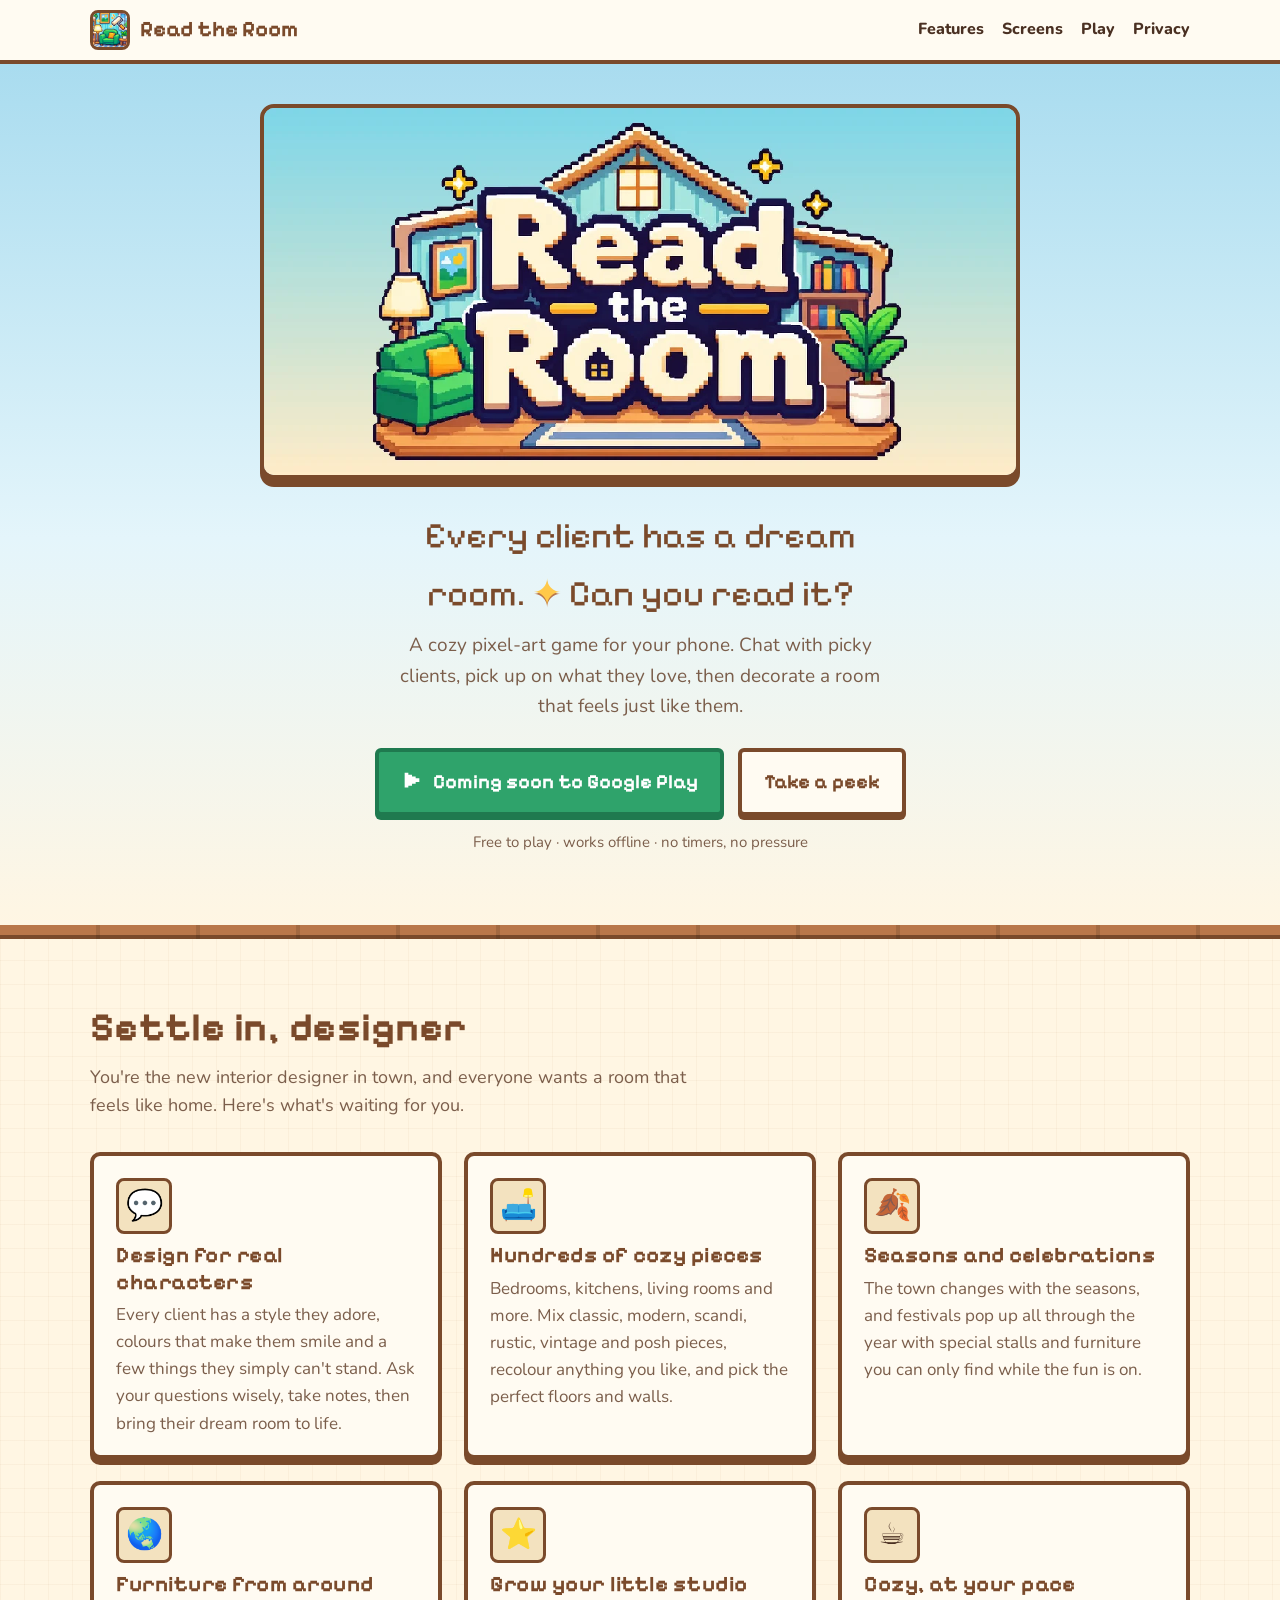
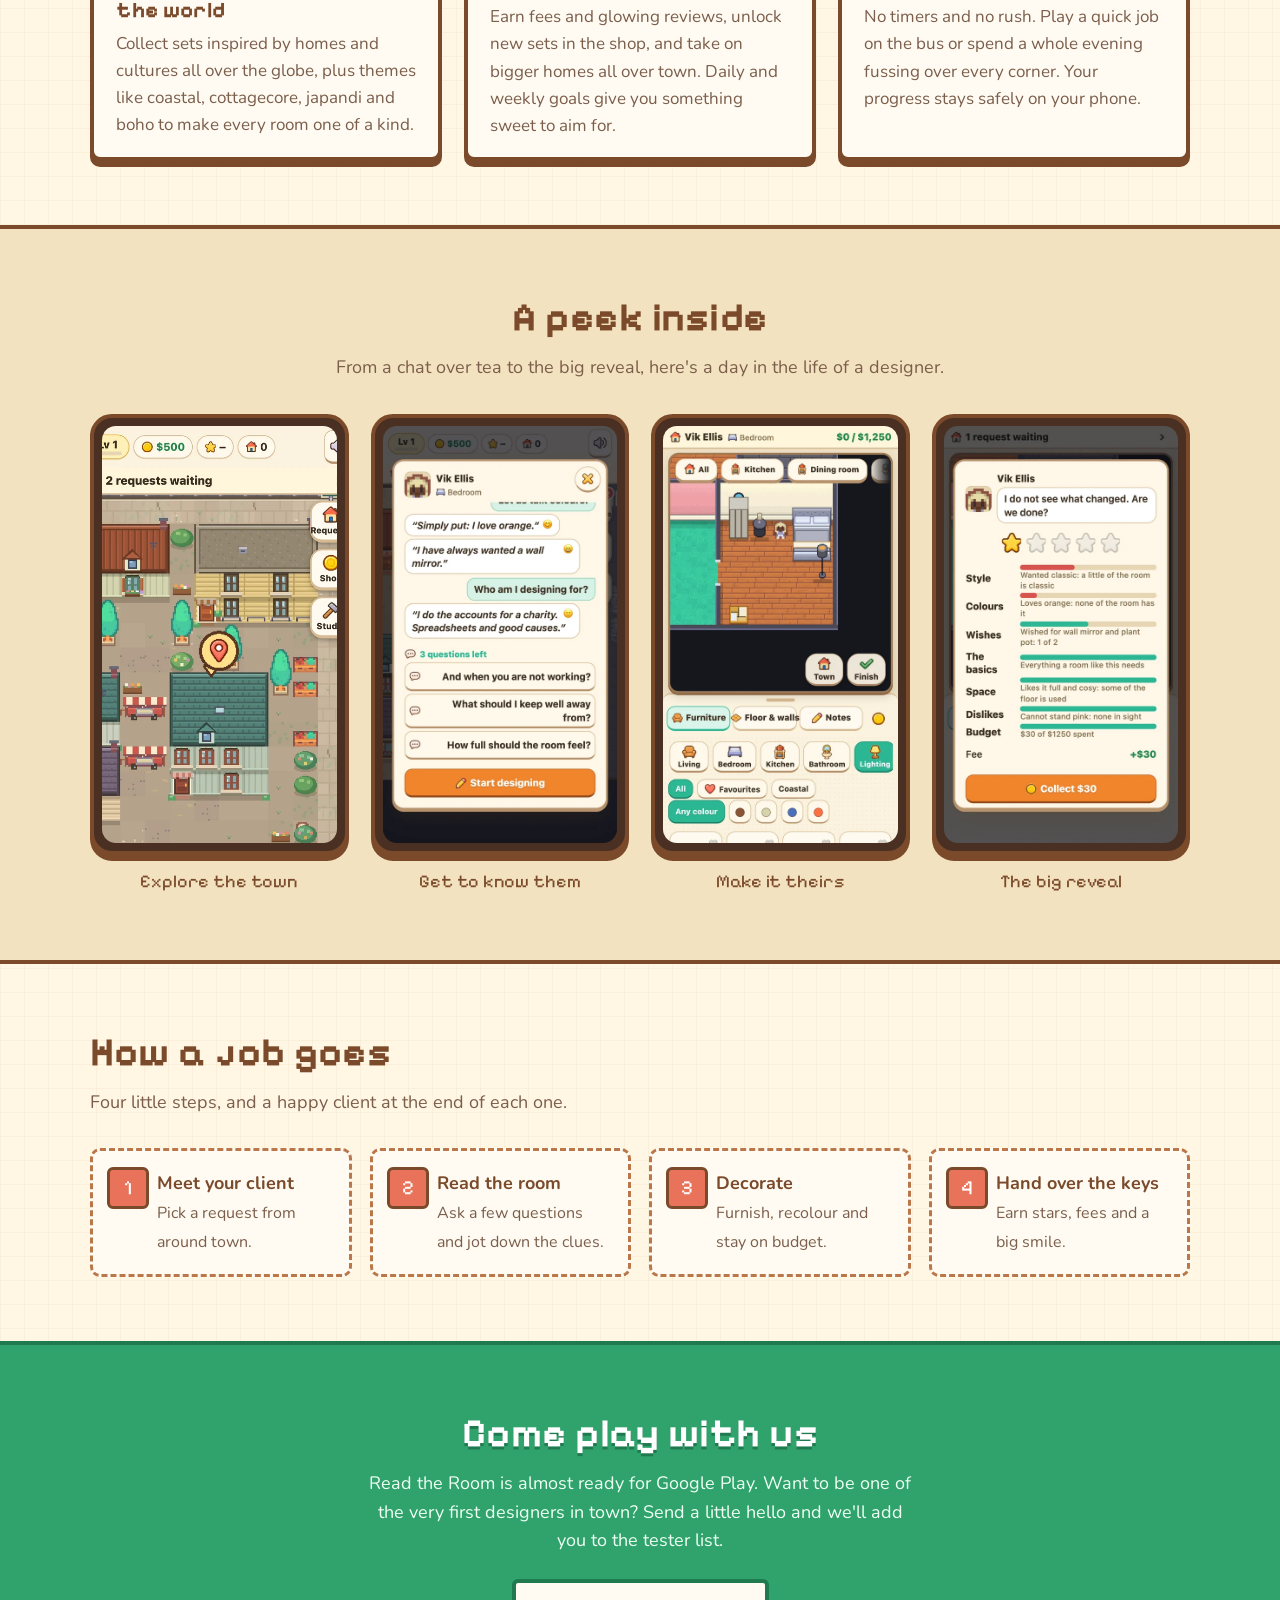
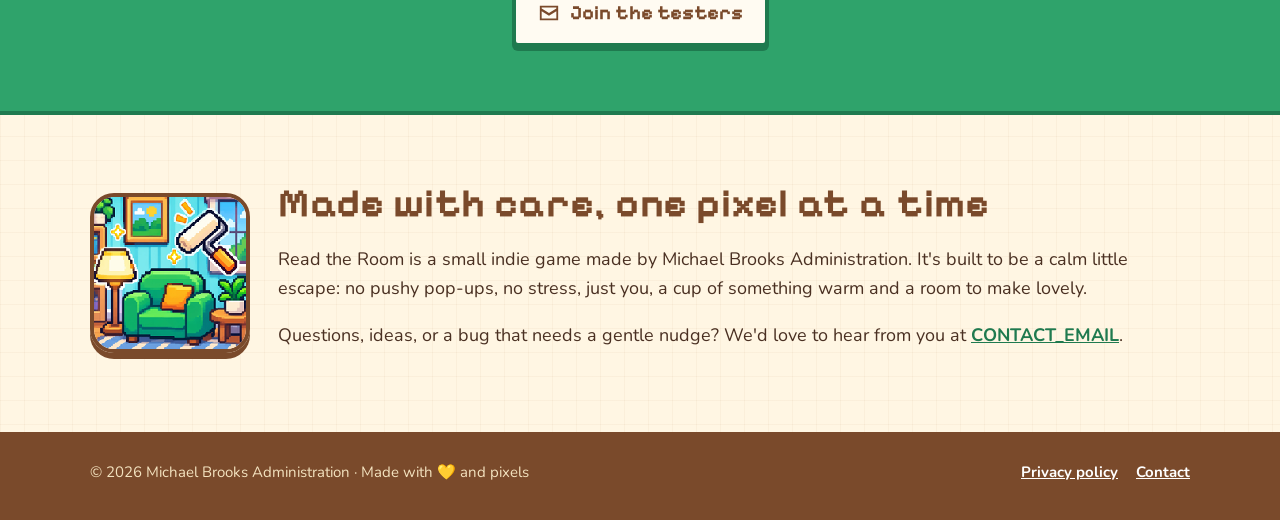
==== index.html @ a3c199f6 "Add the Read the Room website Home page with screenshots and features, privacy policy, app-ads.txt a" ====
<!doctype html>
<html lang="en">
<head>
  <meta charset="utf-8">
  <meta name="viewport" content="width=device-width, initial-scale=1">
  <title>Read the Room · a cozy pixel-art room design game</title>
  <meta name="description" content="Read the Room is a cozy pixel-art mobile game. Interview picky clients, then design the rooms they dream of. Coming soon to Google Play.">
  <meta name="theme-color" content="#a9dcef">
  <link rel="icon" type="image/png" href="img/favicon.png">
  <link rel="apple-touch-icon" href="img/apple-touch-icon.png">

  <meta property="og:type" content="website">
  <meta property="og:title" content="Read the Room">
  <meta property="og:description" content="Interview picky clients, then design the cozy pixel-art rooms they dream of.">
  <meta property="og:image" content="https://mbrooks8.github.io/img/og.jpg">
  <meta property="og:url" content="https://mbrooks8.github.io/">
  <meta name="twitter:card" content="summary_large_image">

  <link rel="preconnect" href="https://fonts.googleapis.com">
  <link rel="preconnect" href="https://fonts.gstatic.com" crossorigin>
  <link href="https://fonts.googleapis.com/css2?family=Nunito:wght@400;700;800&family=Pixelify+Sans:wght@500;700&display=swap" rel="stylesheet">
  <link rel="stylesheet" href="style.css">
</head>
<body>
  <a class="skip" href="#main">Skip to the good stuff</a>

  <header class="site-header">
    <div class="wrap">
      <a class="brand" href="./"><img src="img/icon-192.png" alt="" width="40" height="40"><span>Read the Room</span></a>
      <nav class="nav" aria-label="Main">
        <a class="hide-sm" href="#features">Features</a>
        <a class="hide-sm" href="#screens">Screens</a>
        <a href="#play">Play</a>
        <a href="privacy.html">Privacy</a>
      </nav>
    </div>
  </header>

  <main id="main">
    <!-- Hero -->
    <section class="hero">
      <div class="wrap">
        <img class="hero-art pixel" src="img/hero.webp" width="1024" height="500"
             alt="Read the Room logo over a cozy pixel-art living room with a green armchair, a lamp and a paint roller">
        <p class="tagline">Every client has a dream room. <span class="sparkle">✦</span> Can you read it?</p>
        <p class="lede">A cozy pixel-art game for your phone. Chat with picky clients, pick up on what they love, then decorate a room that feels just like them.</p>
        <div class="cta-row">
          <a class="btn" href="#play">
            <svg viewBox="0 0 24 24" aria-hidden="true"><path fill="currentColor" d="M4 2h4v2h4v2h4v2h4v4h-4v2h-4v2H8v2H4z"/></svg>
            Coming soon to Google Play
          </a>
          <a class="btn alt" href="#features">Take a peek</a>
        </div>
        <p class="soon-note">Free to play · works offline · no timers, no pressure</p>
      </div>
    </section>

    <hr class="plank">

    <!-- Features -->
    <section id="features">
      <div class="wrap">
        <h2>Settle in, designer</h2>
        <p class="section-intro">You're the new interior designer in town, and everyone wants a room that feels like home. Here's what's waiting for you.</p>

        <div class="features">
          <article class="card">
            <div class="icon" aria-hidden="true">💬</div>
            <h3>Design for real characters</h3>
            <p>Every client has a style they adore, colours that make them smile and a few things they simply can't stand. Ask your questions wisely, take notes, then bring their dream room to life.</p>
          </article>
          <article class="card">
            <div class="icon" aria-hidden="true">🛋️</div>
            <h3>Hundreds of cozy pieces</h3>
            <p>Bedrooms, kitchens, living rooms and more. Mix classic, modern, scandi, rustic, vintage and posh pieces, recolour anything you like, and pick the perfect floors and walls.</p>
          </article>
          <article class="card">
            <div class="icon" aria-hidden="true">🍂</div>
            <h3>Seasons and celebrations</h3>
            <p>The town changes with the seasons, and festivals pop up all through the year with special stalls and furniture you can only find while the fun is on.</p>
          </article>
          <article class="card">
            <div class="icon" aria-hidden="true">🌏</div>
            <h3>Furniture from around the world</h3>
            <p>Collect sets inspired by homes and cultures all over the globe, plus themes like coastal, cottagecore, japandi and boho to make every room one of a kind.</p>
          </article>
          <article class="card">
            <div class="icon" aria-hidden="true">⭐</div>
            <h3>Grow your little studio</h3>
            <p>Earn fees and glowing reviews, unlock new sets in the shop, and take on bigger homes all over town. Daily and weekly goals give you something sweet to aim for.</p>
          </article>
          <article class="card">
            <div class="icon" aria-hidden="true">☕</div>
            <h3>Cozy, at your pace</h3>
            <p>No timers and no rush. Play a quick job on the bus or spend a whole evening fussing over every corner. Your progress stays safely on your phone.</p>
          </article>
        </div>
      </div>
    </section>

    <!-- Screenshots -->
    <section id="screens" class="shots-band">
      <div class="wrap">
        <h2 class="center">A peek inside</h2>
        <p class="section-intro center" style="margin-inline:auto">From a chat over tea to the big reveal, here's a day in the life of a designer.</p>
        <div class="shots">
          <figure>
            <div class="phone"><img src="img/town.webp" width="540" height="810" loading="lazy" alt="The pixel-art town map with houses waiting for a designer"></div>
            <figcaption>Explore the town</figcaption>
          </figure>
          <figure>
            <div class="phone"><img src="img/interview.webp" width="540" height="960" loading="lazy" alt="Chatting with a client to learn their style"></div>
            <figcaption>Get to know them</figcaption>
          </figure>
          <figure>
            <div class="phone"><img src="img/design.webp" width="540" height="960" loading="lazy" alt="Decorating a bedroom with furniture from the catalogue"></div>
            <figcaption>Make it theirs</figcaption>
          </figure>
          <figure>
            <div class="phone"><img src="img/review.webp" width="540" height="960" loading="lazy" alt="The client reviewing the finished room with a star rating"></div>
            <figcaption>The big reveal</figcaption>
          </figure>
        </div>
      </div>
    </section>

    <!-- How it plays -->
    <section>
      <div class="wrap">
        <h2>How a job goes</h2>
        <p class="section-intro">Four little steps, and a happy client at the end of each one.</p>
        <div class="steps">
          <div class="step"><strong>Meet your client</strong><span>Pick a request from around town.</span></div>
          <div class="step"><strong>Read the room</strong><span>Ask a few questions and jot down the clues.</span></div>
          <div class="step"><strong>Decorate</strong><span>Furnish, recolour and stay on budget.</span></div>
          <div class="step"><strong>Hand over the keys</strong><span>Earn stars, fees and a big smile.</span></div>
        </div>
      </div>
    </section>

    <!-- Play / tester sign-up -->
    <section id="play" class="signup">
      <div class="wrap">
        <h2>Come play with us</h2>
        <p>Read the Room is almost ready for Google Play. Want to be one of the very first designers in town? Send a little hello and we'll add you to the tester list.</p>
        <div class="cta-row">
          <!-- When the Play listing is live, change this href to:
               https://play.google.com/store/apps/details?id=com.afropenguin.readtheroom
               and the label to "Get it on Google Play". -->
          <a class="btn alt" href="mailto:CONTACT_EMAIL?subject=I%27d%20love%20to%20test%20Read%20the%20Room">
            <svg viewBox="0 0 24 24" aria-hidden="true"><path fill="currentColor" d="M2 4h20v16H2zm2 2v1l8 5 8-5V6zm0 4v8h16v-8l-8 5z"/></svg>
            Join the testers
          </a>
        </div>
      </div>
    </section>

    <!-- Developer -->
    <section id="about">
      <div class="wrap dev">
        <img class="pixel" src="img/icon-192.png" width="160" height="160" alt="Read the Room app icon">
        <div>
          <h2>Made with care, one pixel at a time</h2>
          <p>Read the Room is a small indie game made by Michael Brooks Administration. It's built to be a calm little escape: no pushy pop-ups, no stress, just you, a cup of something warm and a room to make lovely.</p>
          <p>Questions, ideas, or a bug that needs a gentle nudge? We'd love to hear from you at <a href="mailto:CONTACT_EMAIL">CONTACT_EMAIL</a>.</p>
        </div>
      </div>
    </section>
  </main>

  <footer class="site-footer">
    <div class="wrap">
      <span>© 2026 Michael Brooks Administration · Made with 💛 and pixels</span>
      <nav aria-label="Footer">
        <a href="privacy.html">Privacy policy</a>
        <a href="mailto:CONTACT_EMAIL">Contact</a>
      </nav>
    </div>
  </footer>
</body>
</html>
---- style.css ----
/* Read the Room: site styles. Plain CSS, no build step. */
:root {
  --cream: #fff6e3;
  --paper: #fffbf2;
  --sand: #f3e2bf;
  --wood: #b9774a;
  --wood-dark: #7a4a2b;
  --ink: #4a3022;
  --ink-soft: #7b5e4b;
  --leaf: #2fa36b;
  --leaf-dark: #1f7a4f;
  --sky: #a9dcef;
  --sky-light: #e4f5fb;
  --sun: #ffc94a;
  --berry: #e8735a;
  --px: 4px; /* one "pixel" of our chunky borders */
  --radius: 6px;
  --shadow: 0 var(--px) 0 var(--wood-dark);
  --font-pixel: "Pixelify Sans", "Press Start 2P", ui-monospace, monospace;
  --font-body: "Nunito", system-ui, -apple-system, "Segoe UI", sans-serif;
}

* { box-sizing: border-box; }

html { scroll-behavior: smooth; }

body {
  margin: 0;
  background: var(--cream);
  color: var(--ink);
  font-family: var(--font-body);
  font-size: 18px;
  line-height: 1.6;
  /* soft graph-paper pattern, like the in-game notebook */
  background-image:
    linear-gradient(rgba(185, 119, 74, .06) 1px, transparent 1px),
    linear-gradient(90deg, rgba(185, 119, 74, .06) 1px, transparent 1px);
  background-size: 24px 24px;
}

img { max-width: 100%; height: auto; display: block; }
.pixel { image-rendering: pixelated; }

a { color: var(--leaf-dark); font-weight: 700; }
a:hover { color: var(--berry); }

h1, h2, h3 {
  font-family: var(--font-pixel);
  font-weight: 700;
  line-height: 1.2;
  letter-spacing: .5px;
  color: var(--wood-dark);
}
h2 { font-size: clamp(28px, 5vw, 40px); margin: 0 0 12px; }
h3 { font-size: 22px; margin: 8px 0 6px; }

.wrap { width: min(1100px, 100% - 32px); margin-inline: auto; }

.skip {
  position: absolute; left: -9999px; top: 8px;
  background: var(--paper); padding: 8px 12px; border: var(--px) solid var(--wood-dark);
}
.skip:focus { left: 8px; z-index: 10; }

/* ---------- Header ---------- */
.site-header {
  position: sticky; top: 0; z-index: 5;
  background: var(--paper);
  border-bottom: var(--px) solid var(--wood-dark);
}
.site-header .wrap {
  display: flex; align-items: center; justify-content: space-between;
  gap: 12px; padding: 10px 0;
}
.brand {
  display: flex; align-items: center; gap: 10px;
  text-decoration: none; color: var(--wood-dark);
  font-family: var(--font-pixel); font-size: 22px;
}
.brand img { width: 40px; height: 40px; border-radius: 8px; border: 3px solid var(--wood-dark); }
.nav { display: flex; gap: 18px; flex-wrap: wrap; }
.nav a { text-decoration: none; color: var(--ink); font-weight: 800; font-size: 16px; }
.nav a:hover { color: var(--leaf-dark); }
@media (max-width: 640px) {
  .nav { gap: 12px; }
  .nav a { font-size: 15px; }
  .nav .hide-sm { display: none; }
  .brand { white-space: nowrap; }
  .brand span { font-size: 17px; }
  .brand img { width: 34px; height: 34px; }
}

/* ---------- Buttons ---------- */
.btn {
  display: inline-flex; align-items: center; justify-content: center; gap: 10px;
  padding: 14px 22px;
  font-family: var(--font-pixel); font-size: 20px; font-weight: 700;
  text-decoration: none; color: #fff;
  background: var(--leaf);
  border: var(--px) solid var(--leaf-dark);
  border-radius: var(--radius);
  box-shadow: 0 var(--px) 0 var(--leaf-dark);
  transition: transform .08s ease, box-shadow .08s ease;
  cursor: pointer;
}
.btn:hover { color: #fff; transform: translateY(-2px); box-shadow: 0 calc(var(--px) + 2px) 0 var(--leaf-dark); }
.btn:active { transform: translateY(var(--px)); box-shadow: 0 0 0 var(--leaf-dark); }
.btn.alt {
  background: var(--paper); color: var(--wood-dark);
  border-color: var(--wood-dark); box-shadow: var(--shadow);
}
.btn.alt:hover { color: var(--wood-dark); box-shadow: 0 calc(var(--px) + 2px) 0 var(--wood-dark); }
.btn svg { width: 22px; height: 22px; flex: none; }

/* ---------- Hero ---------- */
.hero {
  background: linear-gradient(180deg, var(--sky) 0%, var(--sky-light) 55%, var(--cream) 100%);
  padding: 40px 0 56px;
  text-align: center;
  overflow: hidden;
}
.hero-art {
  width: min(760px, 100%);
  margin: 0 auto 8px;
  border-radius: 14px;
  border: var(--px) solid var(--wood-dark);
  box-shadow: 0 8px 0 var(--wood-dark);
  background: var(--paper);
}
.tagline {
  font-family: var(--font-pixel);
  font-size: clamp(24px, 4.4vw, 36px);
  color: var(--wood-dark);
  margin: 28px auto 8px;
  max-width: 24ch;
}
.lede { max-width: 46ch; margin: 0 auto 26px; color: var(--ink-soft); font-size: 19px; }
.cta-row { display: flex; gap: 14px; justify-content: center; flex-wrap: wrap; }
.soon-note { margin-top: 14px; font-size: 15px; color: var(--ink-soft); }

.sparkle { color: var(--sun); text-shadow: 0 2px 0 var(--wood); }

/* ---------- Sections ---------- */
section { padding: 64px 0; }
.section-intro { max-width: 56ch; color: var(--ink-soft); margin: 0 0 32px; }
.center { text-align: center; }
.center .section-intro { margin-inline: auto; }

/* Shelf divider, like a little wooden plank */
.plank {
  height: 14px; margin: 0;
  background:
    repeating-linear-gradient(90deg, transparent 0 96px, rgba(0,0,0,.12) 96px 100px),
    linear-gradient(var(--wood) 0 70%, var(--wood-dark) 70%);
  border: 0;
}

/* ---------- Features ---------- */
.features {
  display: grid; gap: 22px;
  grid-template-columns: repeat(3, 1fr);
}
@media (max-width: 900px) { .features { grid-template-columns: repeat(2, 1fr); } }
@media (max-width: 600px) { .features { grid-template-columns: 1fr; } }
.card {
  background: var(--paper);
  border: var(--px) solid var(--wood-dark);
  border-radius: 10px;
  box-shadow: 0 6px 0 var(--wood-dark);
  padding: 22px 22px 18px;
}
.card .icon {
  width: 56px; height: 56px; display: grid; place-items: center;
  font-size: 30px;
  background: var(--sand); border: 3px solid var(--wood-dark); border-radius: 8px;
}
.card p { margin: 6px 0 0; color: var(--ink-soft); font-size: 17px; }

/* ---------- Screenshots ---------- */
.shots-band { background: var(--sand); border-block: var(--px) solid var(--wood-dark); }
.shots {
  display: grid; gap: 22px;
  grid-template-columns: repeat(4, 1fr);
}
@media (max-width: 900px) {
  .shots {
    grid-template-columns: none; grid-auto-flow: column; grid-auto-columns: 62%;
    overflow-x: auto; scroll-snap-type: x mandatory; padding-bottom: 14px;
    margin-inline: -16px; padding-inline: 16px;
  }
  .shots figure { scroll-snap-align: center; }
}
.shots figure { margin: 0; }
.phone {
  background: var(--ink);
  padding: 8px;
  border-radius: 22px;
  border: var(--px) solid var(--wood-dark);
  box-shadow: 0 6px 0 var(--wood-dark);
}
.phone img { border-radius: 14px; width: 100%; aspect-ratio: 9 / 16; object-fit: cover; object-position: top; }
.shots figcaption {
  text-align: center; margin-top: 12px;
  font-family: var(--font-pixel); font-size: 18px; color: var(--wood-dark);
}

/* ---------- Steps (how it plays) ---------- */
.steps { display: grid; gap: 18px; grid-template-columns: repeat(auto-fit, minmax(200px, 1fr)); counter-reset: step; }
.step { position: relative; padding: 18px 18px 18px 64px; background: var(--paper); border: 3px dashed var(--wood); border-radius: 10px; }
.step::before {
  counter-increment: step; content: counter(step);
  position: absolute; left: 14px; top: 16px;
  width: 36px; height: 36px; display: grid; place-items: center;
  font-family: var(--font-pixel); font-size: 20px; color: #fff;
  background: var(--berry); border: 3px solid var(--wood-dark); border-radius: 6px;
}
.step strong { display: block; color: var(--wood-dark); }
.step span { color: var(--ink-soft); font-size: 16px; }

/* ---------- Play / sign-up ---------- */
.signup {
  background: var(--leaf); color: #fff;
  border-block: var(--px) solid var(--leaf-dark);
  text-align: center;
}
.signup h2 { color: #fff; text-shadow: 0 3px 0 var(--leaf-dark); }
.signup p { max-width: 50ch; margin: 0 auto 24px; color: #effff5; }
.signup .btn.alt { box-shadow: 0 var(--px) 0 var(--leaf-dark); border-color: var(--leaf-dark); }

/* ---------- Developer ---------- */
.dev { display: grid; gap: 28px; grid-template-columns: 160px 1fr; align-items: center; }
.dev img { border-radius: 24px; border: var(--px) solid var(--wood-dark); box-shadow: 0 6px 0 var(--wood-dark); }
@media (max-width: 640px) { .dev { grid-template-columns: 1fr; text-align: center; } .dev img { width: 128px; margin: 0 auto; } }

/* ---------- Footer ---------- */
.site-footer {
  background: var(--wood-dark); color: var(--sand);
  padding: 28px 0 36px; font-size: 15px;
}
.site-footer a { color: #fff; }
.site-footer .wrap { display: flex; flex-wrap: wrap; justify-content: space-between; gap: 12px; }
.site-footer nav { display: flex; gap: 18px; flex-wrap: wrap; }

/* ---------- Text pages (privacy) ---------- */
.page { padding: 40px 0 64px; }
.paper {
  max-width: 760px; margin: 0 auto;
  background: var(--paper);
  border: var(--px) solid var(--wood-dark);
  border-radius: 12px;
  box-shadow: 0 8px 0 var(--wood-dark);
  padding: clamp(22px, 5vw, 48px);
}
.paper h1 { font-size: clamp(28px, 6vw, 40px); margin-top: 0; }
.paper h2 { font-size: 24px; margin-top: 32px; }
.paper .updated { color: var(--ink-soft); margin-top: -6px; }
.paper .note {
  background: var(--sky-light); border: 3px solid var(--sky); border-radius: 8px;
  padding: 12px 16px; font-size: 16px;
}

/* ---------- Motion ---------- */
@media (prefers-reduced-motion: no-preference) {
  .bob { animation: bob 3.2s ease-in-out infinite; }
  @keyframes bob { 50% { transform: translateY(-6px); } }
}
@media (prefers-reduced-motion: reduce) {
  html { scroll-behavior: auto; }
  .btn { transition: none; }
}

:focus-visible { outline: 3px dashed var(--berry); outline-offset: 3px; }
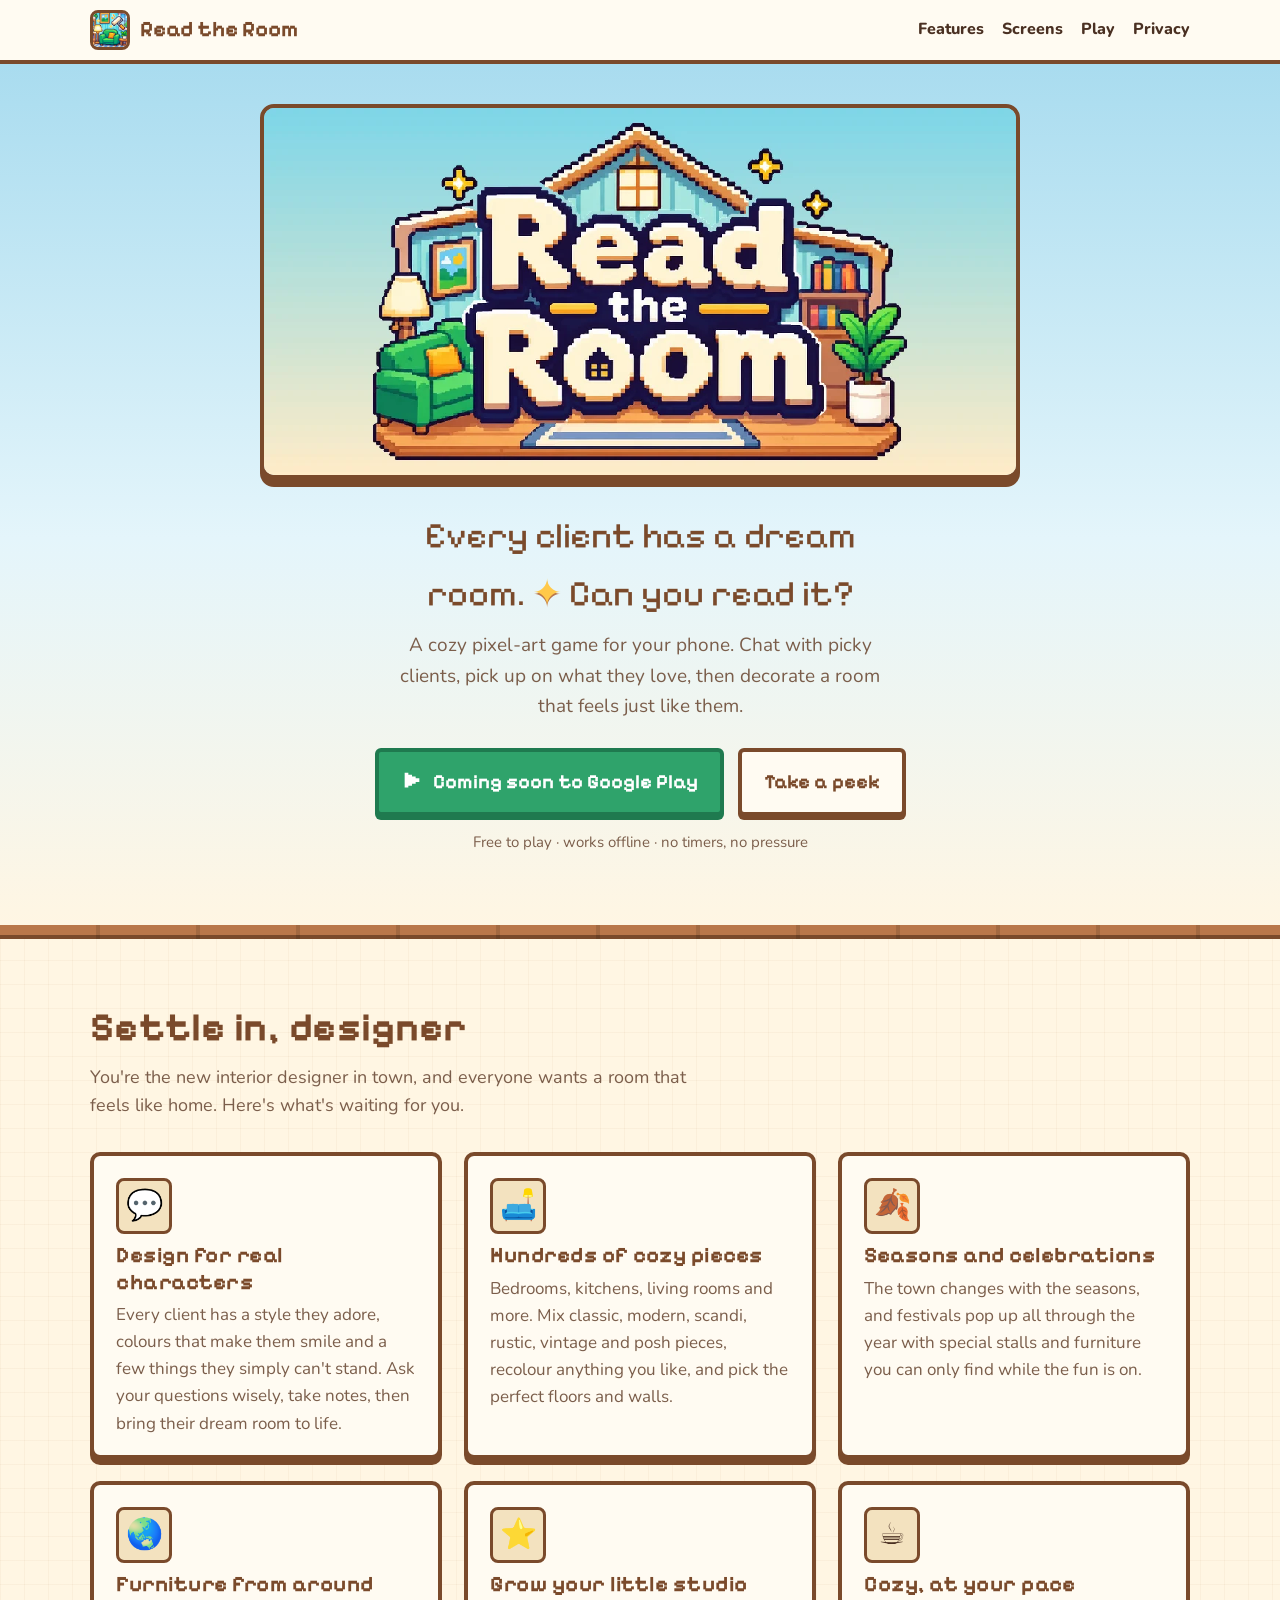
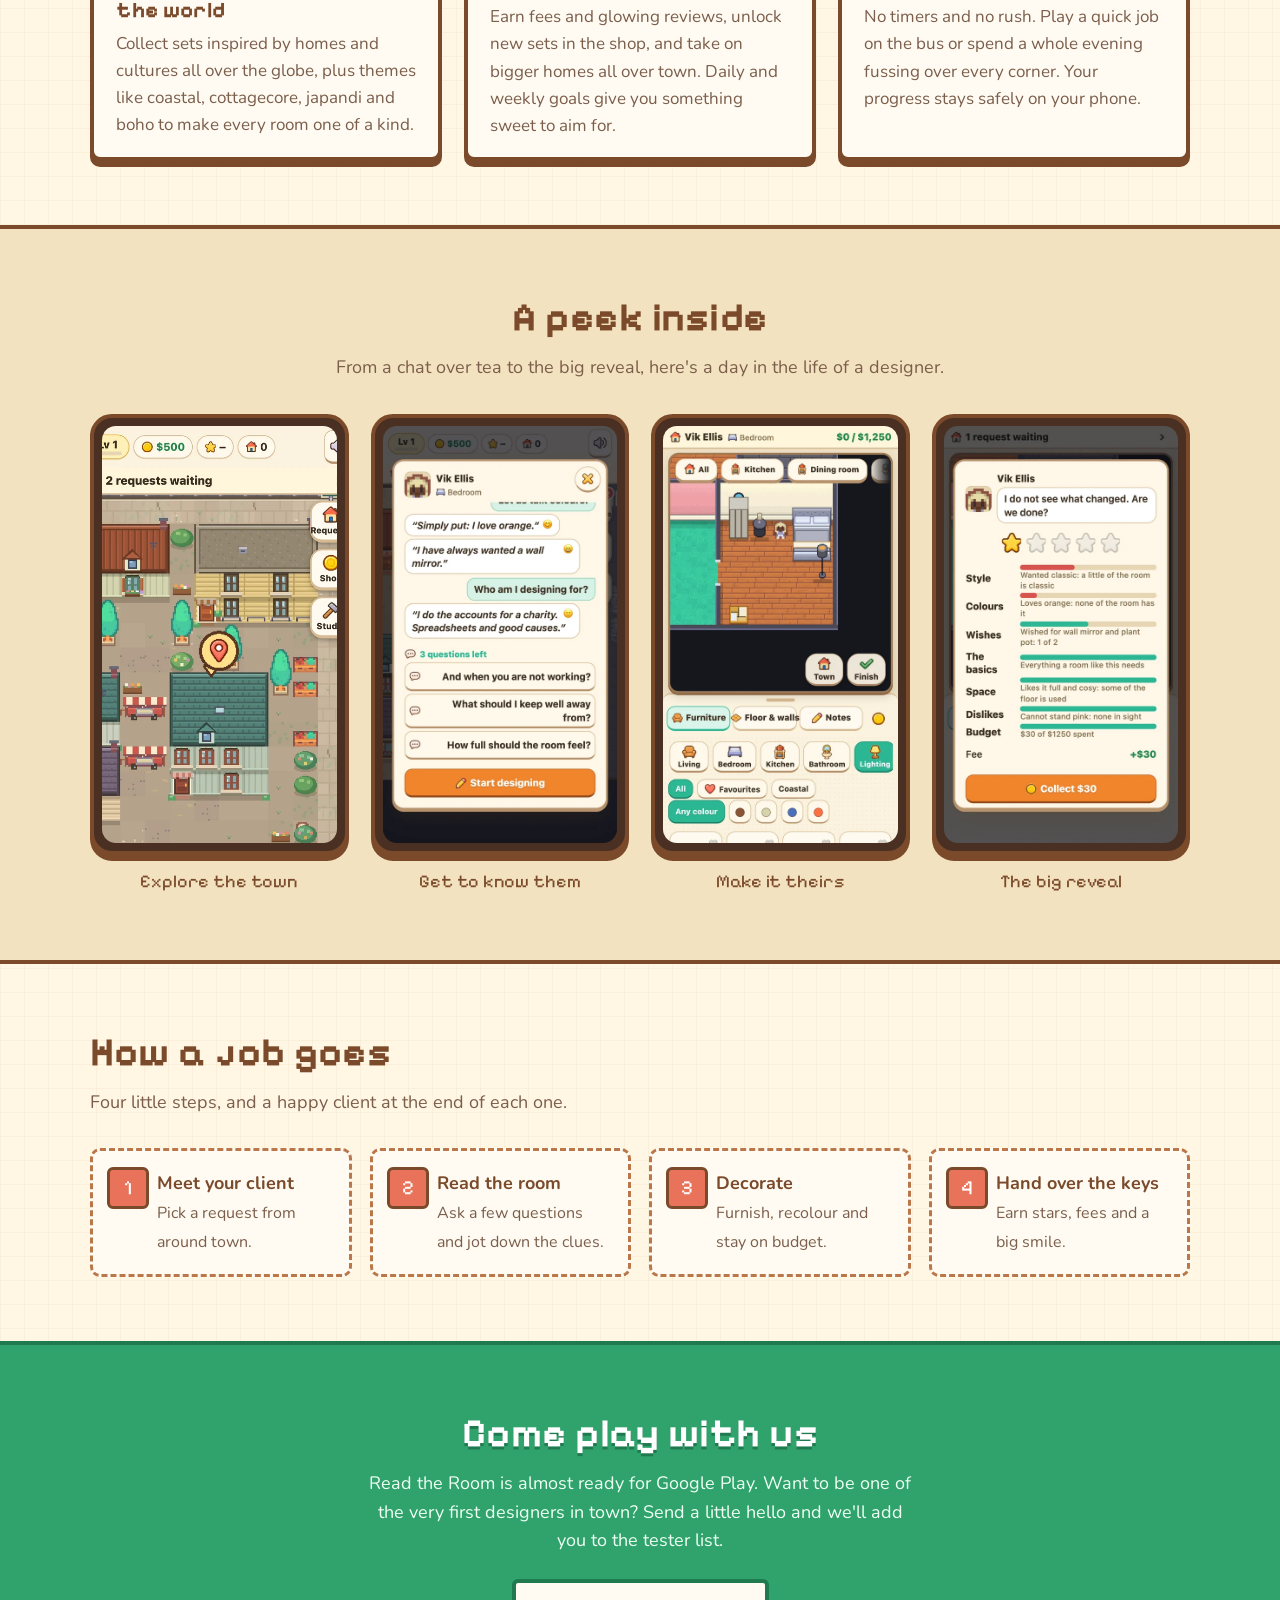
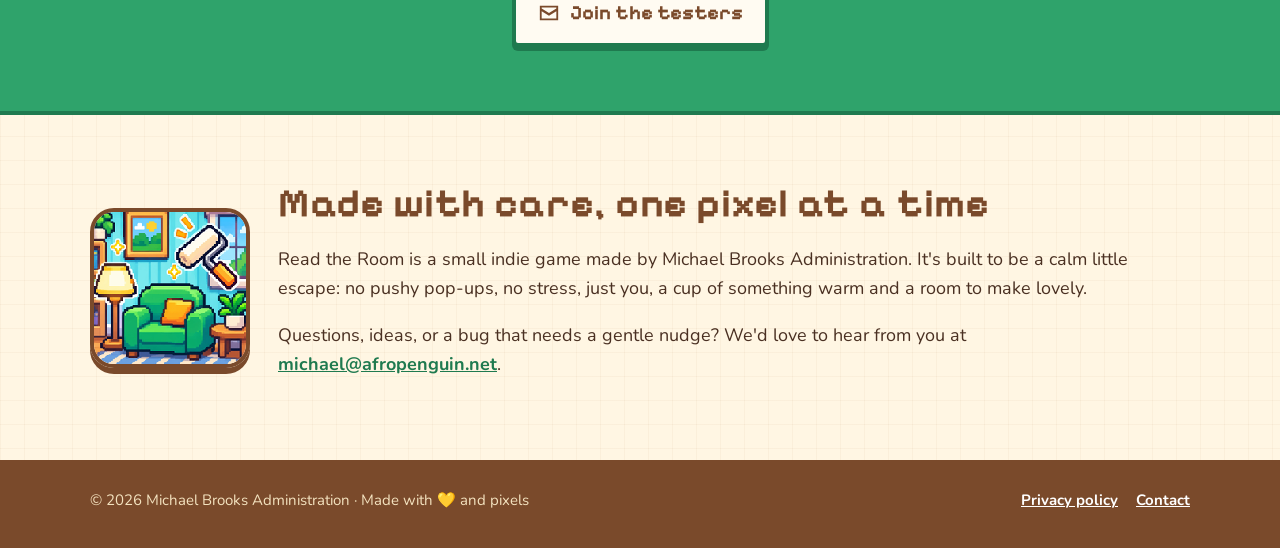
==== commit 438a37ae: "Fill in the contact email Co-Authored-By: Claude Opus 5.5 <noreply@anthropic.com> Claude-Session: ht" ====
--- a/index.html
+++ b/index.html
@@ -147,7 +147,7 @@
           <!-- When the Play listing is live, change this href to:
                https://play.google.com/store/apps/details?id=com.afropenguin.readtheroom
                and the label to "Get it on Google Play". -->
-          <a class="btn alt" href="mailto:CONTACT_EMAIL?subject=I%27d%20love%20to%20test%20Read%20the%20Room">
+          <a class="btn alt" href="mailto:michael@afropenguin.net?subject=I%27d%20love%20to%20test%20Read%20the%20Room">
             <svg viewBox="0 0 24 24" aria-hidden="true"><path fill="currentColor" d="M2 4h20v16H2zm2 2v1l8 5 8-5V6zm0 4v8h16v-8l-8 5z"/></svg>
             Join the testers
           </a>
@@ -162,7 +162,7 @@
         <div>
           <h2>Made with care, one pixel at a time</h2>
           <p>Read the Room is a small indie game made by Michael Brooks Administration. It's built to be a calm little escape: no pushy pop-ups, no stress, just you, a cup of something warm and a room to make lovely.</p>
-          <p>Questions, ideas, or a bug that needs a gentle nudge? We'd love to hear from you at <a href="mailto:CONTACT_EMAIL">CONTACT_EMAIL</a>.</p>
+          <p>Questions, ideas, or a bug that needs a gentle nudge? We'd love to hear from you at <a href="mailto:michael@afropenguin.net">michael@afropenguin.net</a>.</p>
         </div>
       </div>
     </section>
@@ -173,7 +173,7 @@
       <span>© 2026 Michael Brooks Administration · Made with 💛 and pixels</span>
       <nav aria-label="Footer">
         <a href="privacy.html">Privacy policy</a>
-        <a href="mailto:CONTACT_EMAIL">Contact</a>
+        <a href="mailto:michael@afropenguin.net">Contact</a>
       </nav>
     </div>
   </footer>
